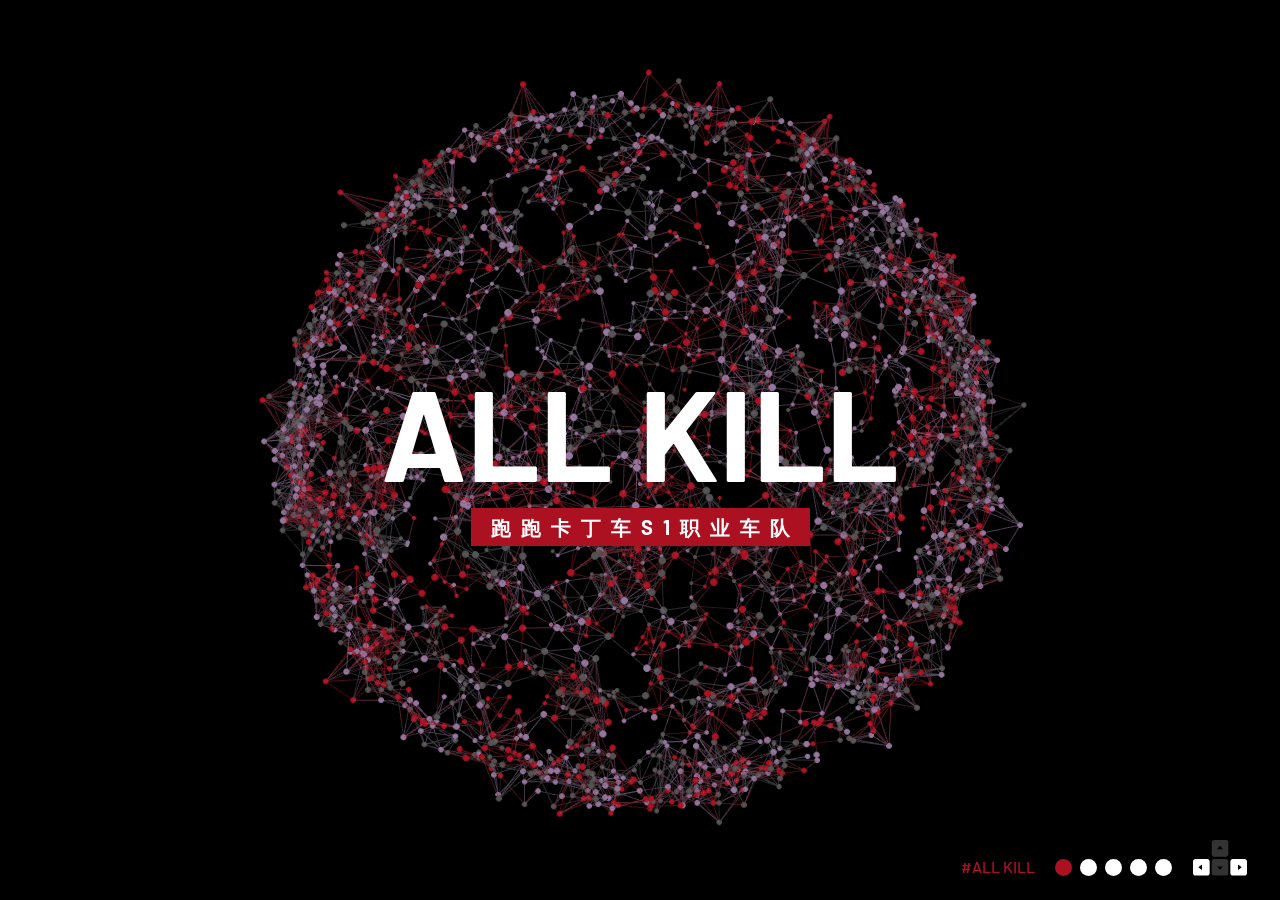
==== index.html @ 7c9eb1e3 "update" ====
<!DOCTYPE html>
<html lang="zh" class="no-js">
<head>
    <meta charset="UTF-8"/>
    <meta name="viewport" content="width=device-width, initial-scale=1">
    <title>ALL KILL</title>

    <link href="https://fonts.googleapis.com/css?family=Barlow:400,500,700|Playfair+Display" rel="stylesheet">
    <link rel="stylesheet" type="text/css" href="css/base.css"/>
    <link rel="stylesheet" type="text/css" href="css/demo1.css"/>
    <link rel="icon" href="img/ak.jpg" type="image/x-icon">

    <script>document.documentElement.className = "js";
    var supportsCssVars = function () {
        var e, t = document.createElement("style");
        return t.innerHTML = "root: { --tmp-var: bold; }", document.head.appendChild(t), e = !!(window.CSS && window.CSS.supports && window.CSS.supports("font-weight", "var(--tmp-var)")), t.parentNode.removeChild(t), e
    };
    supportsCssVars() || alert("Please view this demo in a modern browser that supports CSS Variables.");</script>
    <style>
        ::-webkit-scrollbar {
            display: none
        }
    </style>
</head>
<body class="demo-1">
<svg class="hidden">
    <symbol id="icon-arrow" viewBox="0 0 24 24">
        <title>arrow</title>
        <polygon points="6.3,12.8 20.9,12.8 20.9,11.2 6.3,11.2 10.2,7.2 9,6 3.1,12 9,18 10.2,16.8 "/>
    </symbol>
    <symbol id="icon-drop" viewBox="0 0 24 24">
        <title>drop</title>
        <path d="M12,21c-3.6,0-6.6-3-6.6-6.6C5.4,11,10.8,4,11.4,3.2C11.6,3.1,11.8,3,12,3s0.4,0.1,0.6,0.3c0.6,0.8,6.1,7.8,6.1,11.2C18.6,18.1,15.6,21,12,21zM12,4.8c-1.8,2.4-5.2,7.4-5.2,9.6c0,2.9,2.3,5.2,5.2,5.2s5.2-2.3,5.2-5.2C17.2,12.2,13.8,7.3,12,4.8z"/>
        <path d="M12,18.2c-0.4,0-0.7-0.3-0.7-0.7s0.3-0.7,0.7-0.7c1.3,0,2.4-1.1,2.4-2.4c0-0.4,0.3-0.7,0.7-0.7c0.4,0,0.7,0.3,0.7,0.7C15.8,16.5,14.1,18.2,12,18.2z"/>
    </symbol>
    <symbol id="icon-github" viewBox="0 0 32.6 31.8">
        <title>github</title>
        <path d="M16.3,0C7.3,0,0,7.3,0,16.3c0,7.2,4.7,13.3,11.1,15.5c0.8,0.1,1.1-0.4,1.1-0.8c0-0.4,0-1.4,0-2.8c-4.5,1-5.5-2.2-5.5-2.2c-0.7-1.9-1.8-2.4-1.8-2.4c-1.5-1,0.1-1,0.1-1c1.6,0.1,2.5,1.7,2.5,1.7c1.5,2.5,3.8,1.8,4.7,1.4c0.1-1.1,0.6-1.8,1-2.2c-3.6-0.4-7.4-1.8-7.4-8.1c0-1.8,0.6-3.2,1.7-4.4C7.4,10.7,6.8,9,7.7,6.8c0,0,1.4-0.4,4.5,1.7c1.3-0.4,2.7-0.5,4.1-0.5c1.4,0,2.8,0.2,4.1,0.5c3.1-2.1,4.5-1.7,4.5-1.7c0.9,2.2,0.3,3.9,0.2,4.3c1,1.1,1.7,2.6,1.7,4.4c0,6.3-3.8,7.6-7.4,8c0.6,0.5,1.1,1.5,1.1,3c0,2.2,0,3.9,0,4.5c0,0.4,0.3,0.9,1.1,0.8c6.5-2.2,11.1-8.3,11.1-15.5C32.6,7.3,25.3,0,16.3,0z"/>
    </symbol>
    <symbol id="icon-keyboard" viewBox="0 0 100 70">
        <title>keyboard</title>
        <!-- https://thenounproject.com/term/keyboard/783/ by Paul te Kortschot from the Noun Project -->
        <path d="M 60.94,1.83 39.22,1.83 C 36.71,1.83 34.67,3.86 34.67,6.376 L 34.67,28.1 C 34.67,30.61 36.71,32.65 39.22,32.65 L 60.94,32.65 C 63.45,32.65 65.5,30.61 65.5,28.1 L 65.5,6.376 C 65.5,3.86 63.45,1.83 60.94,1.83 Z M 44.79,18.63 50.08,11.74 55.37,18.63 Z"
              opacity="0.2"/>
        <path d="M 60.86,36.75 39.14,36.75 C 36.63,36.75 34.59,38.79 34.59,41.3 L 34.59,63.02 C 34.59,65.53 36.63,67.57 39.14,67.57 L 60.86,67.57 C 63.38,67.57 65.41,65.53 65.41,63.02 L 65.41,41.3 C 65.42,38.79 63.38,36.75 60.86,36.75 Z M 50.08,57.45 44.79,50.55 55.37,50.55 Z"
              opacity="0.2"/>
        <path d="M 95.45,36.75 73.73,36.75 C 71.22,36.75 69.18,38.79 69.18,41.3 L 69.18,63.02 C 69.18,65.53 71.22,67.57 73.73,67.57 L 95.45,67.57 C 97.97,67.57 100,65.53 100,63.02 L 100,41.3 C 100,38.79 97.97,36.75 95.45,36.75 Z M 83.4,57.45 83.4,46.86 90.3,52.16 Z"/>
        <path d="M 26.27,36.75 4.55,36.75 C 2.037,36.75 0,38.79 0,41.3 L 0,63.02 C 0,65.53 2.037,67.57 4.55,67.57 L 26.27,67.57 C 28.78,67.57 30.82,65.53 30.82,63.02 L 30.82,41.3 C 30.82,38.79 28.78,36.75 26.27,36.75 Z M 16.69,57.45 9.79,52.16 16.69,46.86 Z"/>
    </symbol>
</svg>
<main>

    <div class="content content--fixed">

        <nav class="demos">
            <svg class="icon icon--keyboard">
                <use xlink:href="#icon-keyboard"></use>
            </svg>
            <a class="demo demo--current" href="index.html"><span>ALL KILL</span></a>
            <a class="demo" href="index2.html"><span>车队简介</span></a>
            <!--					<a class="demo" href="index3.html"><span>Demo 3</span></a>-->
            <a class="demo" href="index4.html"><span>成绩表</span></a>
            <a class="demo" href="index5.html"><span>队员空间</span></a>
            <a class="demo" href="index6.html"><span>队内比赛</span></a>
        </nav>

    </div>

    <div class="content">
        <canvas class="scene scene--full" id="scene"></canvas>
        <script type="x-shader/x-vertex" id="wrapVertexShader">
					attribute float size;
					attribute vec3 color;
					varying vec3 vColor;
					void main() {
						vColor = color;
						vec4 mvPosition = modelViewMatrix * vec4( position, 1.0 );
						gl_PointSize = size * ( 350.0 / - mvPosition.z );
						gl_Position = projectionMatrix * mvPosition;
					}

        </script>
        <script type="x-shader/x-fragment" id="wrapFragmentShader">
					varying vec3 vColor;
					uniform sampler2D texture;
					void main(){
						vec4 textureColor = texture2D( texture, gl_PointCoord );
						if ( textureColor.a < 0.3 ) discard;
						vec4 color = vec4(vColor.xyz, 1.0) * textureColor;
						gl_FragColor = color;
					}

        </script>
        <div class="content__inner">
            <h2 class="content__title">ALL KILL</h2>
            <h3 class="content__subtitle">跑跑卡丁车S1职业车队</h3>
        </div>
    </div>
</main>
<div id="tag" style="z-index: 2;position:absolute; border: 1px white solid; background: white; color: #000;
		border-radius: 5px;padding: 10px;visibility: hidden;transition: all .1s;text-align: center">
    <img src="" alt="" id="qqImg">
    <div id="personName"></div>
</div>
<script src="js/demo.js"></script>
<script src="js/three.min.js"></script>
<script src="js/TweenMax.min.js"></script>
<script src="js/demo1.js"></script>
<script language="Javascript">
    document.oncontextmenu = new Function("event.returnValue=false");
    document.onselectstart = new Function("event.returnValue=false");
    document.onkeydown = function (e) {
        var currKey = 0, evt = e || window.event;
        currKey = evt.keyCode || evt.which || evt.charCode;
        if (currKey == 123) {
            window.event.cancelBubble = true;
            window.event.returnValue = false;
        }
    }
</script>
</body>
</html>
---- css/base.css ----
article,aside,details,figcaption,figure,footer,header,hgroup,main,nav,section,summary{display:block;}audio,canvas,video{display:inline-block;}audio:not([controls]){display:none;height:0;}[hidden]{display:none;}html{font-family:sans-serif;-ms-text-size-adjust:100%;-webkit-text-size-adjust:100%;}body{margin:0;}a:focus{outline:thin dotted;}a:active,a:hover{outline:0;}h1{font-size:2em;margin:0.67em 0;}abbr[title]{border-bottom:1px dotted;}b,strong{font-weight:bold;}dfn{font-style:italic;}hr{-moz-box-sizing:content-box;box-sizing:content-box;height:0;}mark{background:#ff0;color:#000;}code,kbd,pre,samp{font-family:monospace,serif;font-size:1em;}pre{white-space:pre-wrap;}q{quotes:"\201C" "\201D" "\2018" "\2019";}small{font-size:80%;}sub,sup{font-size:75%;line-height:0;position:relative;vertical-align:baseline;}sup{top:-0.5em;}sub{bottom:-0.25em;}img{border:0;}svg:not(:root){overflow:hidden;}figure{margin:0;}fieldset{border:1px solid #c0c0c0;margin:0 2px;padding:0.35em 0.625em 0.75em;}legend{border:0;padding:0;}button,input,select,textarea{font-family:inherit;font-size:100%;margin:0;}button,input{line-height:normal;}button,select{text-transform:none;}button,html input[type="button"],input[type="reset"],input[type="submit"]{-webkit-appearance:button;cursor:pointer;}button[disabled],html input[disabled]{cursor:default;}input[type="checkbox"],input[type="radio"]{box-sizing:border-box;padding:0;}input[type="search"]{-webkit-appearance:textfield;-moz-box-sizing:content-box;-webkit-box-sizing:content-box;box-sizing:content-box;}input[type="search"]::-webkit-search-cancel-button,input[type="search"]::-webkit-search-decoration{-webkit-appearance:none;}button::-moz-focus-inner,input::-moz-focus-inner{border:0;padding:0;}textarea{overflow:auto;vertical-align:top;}table{border-collapse:collapse;border-spacing:0;}
*,
*::after,
*::before {
	box-sizing: border-box;
}

html {
	background: #000;
}

body {
	font-family: 'Barlow', Helvetica, Arial, sans-serif;
	font-weight: 500;
	min-height: 100vh;
	color: #57585c;
	color: var(--color-text);
	background-color: #000;
	background-color: var(--color-bg);
	-webkit-font-smoothing: antialiased;
	-moz-osx-font-smoothing: grayscale;
}

/* Fade effect */
.js body {
	opacity: 0;
	transition: opacity 0.6s;
}

.js body.render {
	opacity: 1;
}

a {
	text-decoration: none;
	color: var(--color-link);
	outline: none;
}

a:hover,
a:focus {
	color: var(--color-link-hover);
	outline: none;
}

.hidden {
	position: absolute;
	overflow: hidden;
	width: 0;
	height: 0;
	pointer-events: none;
}

.message {
	position: relative;
	z-index: 100;
	display: none;
	padding: 1em;
	text-align: center;
	color: var(--color-bg);
	background: var(--color-text);
}

/* Icons */
.icon {
	display: block;
	width: 1.5em;
	height: 1.5em;
	margin: 0 auto;
	fill: currentColor;
}

.icon--keyboard {
	display: none;
}

main {
	position: relative;
	width: 100%;
}

.content {
	position: relative;
	display: grid;
	justify-content: center;
	align-items: center;
	align-content: center;
	margin: 0 auto;
	min-height: 100vh;
}

.content--fixed {
	position: fixed;
	z-index: 10000;
	top: 0;
	left: 0;
	display: grid;
	align-content: space-between;
	width: 100%;
	max-width: none;
	min-height: 0;
	height: 100vh;
	padding: 1.5em;
	pointer-events: none;
	grid-template-columns: 50% 50%;
	grid-template-rows: auto auto 4em;
	grid-template-areas: 'header ...'
	'... ...'
	'github demos';
}

.content--fixed a {
	pointer-events: auto;
}

/* Header */
.codrops-header {
	position: relative;
	z-index: 100;
	display: flex;
	flex-direction: row;
	align-items: center;
	align-self: start;
	grid-area: header;
	justify-self: start;
}

.codrops-header__title {
	font-size: 1em;
	font-weight: 500;
	margin: 0;
	padding: 0.75em 0;
}

.info {
	margin: 0 0 0 1.25em;
	color: var(--color-info);
}

.github {
	display: block;
	align-self: end;
	grid-area: github;
	justify-self: start;
}

.demos {
	position: relative;
	display: block;
	align-self: end;
	text-align: center;
	grid-area: demos;
}

.demo {
	margin: 0 0.15em;
}

.demo:hover,
.demo:focus {
	opacity: 0.5;
}

.demo span {
	white-space: nowrap;
	pointer-events: none;
}

.demo span::before {
	content: '#';
}

a.demo--current {
	pointer-events: none;
	color: var(--color-link-hover);
}

/* Top Navigation Style */
.codrops-links {
	position: relative;
	display: flex;
	justify-content: center;
	margin: 0 1em 0 0;
	text-align: center;
	white-space: nowrap;
}

.codrops-icon {
	display: inline-block;
	margin: 0.15em;
	padding: 0.25em;
}

/* Canvas positions */
.content__inner {
	grid-area: 1 / 1 / 1 / 1;
	position: relative;
	display: flex;
	flex-direction: column;
	align-items: center;
	justify-content: center;
	align-content: center;
}

.scene {
	position: absolute;
}

.scene--left {
	width: 100vmin;
	height: 100vmin;
	transform: translate3d(-50vmin,0,0);
}

.scene--full {
	width: 100%;
	height: 100vh;
}

.scene--up {
	height: 150vmin;
	width: 150vmin;
	top: -50vh;
	left: 50%;
	margin-left: -75vmin;
}

@media screen and (min-width: 55em) {
	.icon--keyboard {
		position: absolute;
		right: 0.55em;
		bottom: -30%;
		display: block;
		width: 54px;
		height: 46px;
		fill: var(--color-link);
	}
	.demos {
		display: flex;
		padding-right: 80px;
		justify-self: end;
	}
	.demo {
		display: block;
		width: 17px;
		height: 17px;
		margin: 0 4px;
		border-radius: 50%;
		background: var(--color-link);
	}
	a.demo--current {
		background: var(--color-link-hover);
	}
	.demo span {
		line-height: 1;
		position: absolute;
		right: 100%;
		display: none;
		margin: 0 1em 0 0;
	}
	.demo--current span {
		display: block;
	}
}

@media screen and (max-width: 55em) {
	.message {
		/* display: block; */
	}
	.content {
		flex-direction: column;
		height: auto;
	}
	.content--fixed {
		position: relative;
		z-index: 1000;
		display: block;
		padding: 0.85em;
	}
	.content:not(.content--fixed) {
		margin-bottom: 6em;
	}
	.codrops-header {
		flex-direction: column;
		align-items: center;
	}
	.codrops-header__title {
		font-weight: bold;
		padding-bottom: 0.25em;
		text-align: center;
	}
	.info {
		margin: 0;
	}
	.github {
		display: block;
		margin: 1em auto;
	}
	.codrops-links {
		margin: 0;
	}
}
---- css/demo1.css ----
.demo-1 {
	--color-text: #fff;
	--color-bg: #000;
	--color-link: #fff;
	--color-link-hover: #ac1122;
	--color-info: #ac1122;
	--color-title: #fff;
	--color-subtitle: #fff;
	--color-subtitle-bg: #ac1122;
}

.content__title {
	font-size: 10vw;
	color: var(--color-title);
	text-align: center;
	margin: 0;
	pointer-events: none;
}

.content__subtitle {
	font-size: 1.25em;
	background: var(--color-subtitle-bg);
	color: var(--color-subtitle);
	padding: 0.45em 0.5em;
	line-height: 1;
	margin: 0;
	letter-spacing: 0.5em;
	text-indent: 0.5em;
	font-weight: bold;
	text-transform: uppercase;
}

@media screen and (max-width: 55em) {
	.content__title {
		font-size: 3em;
	}
	.content__subtitle {
		font-size: 0.85em;
	}
}
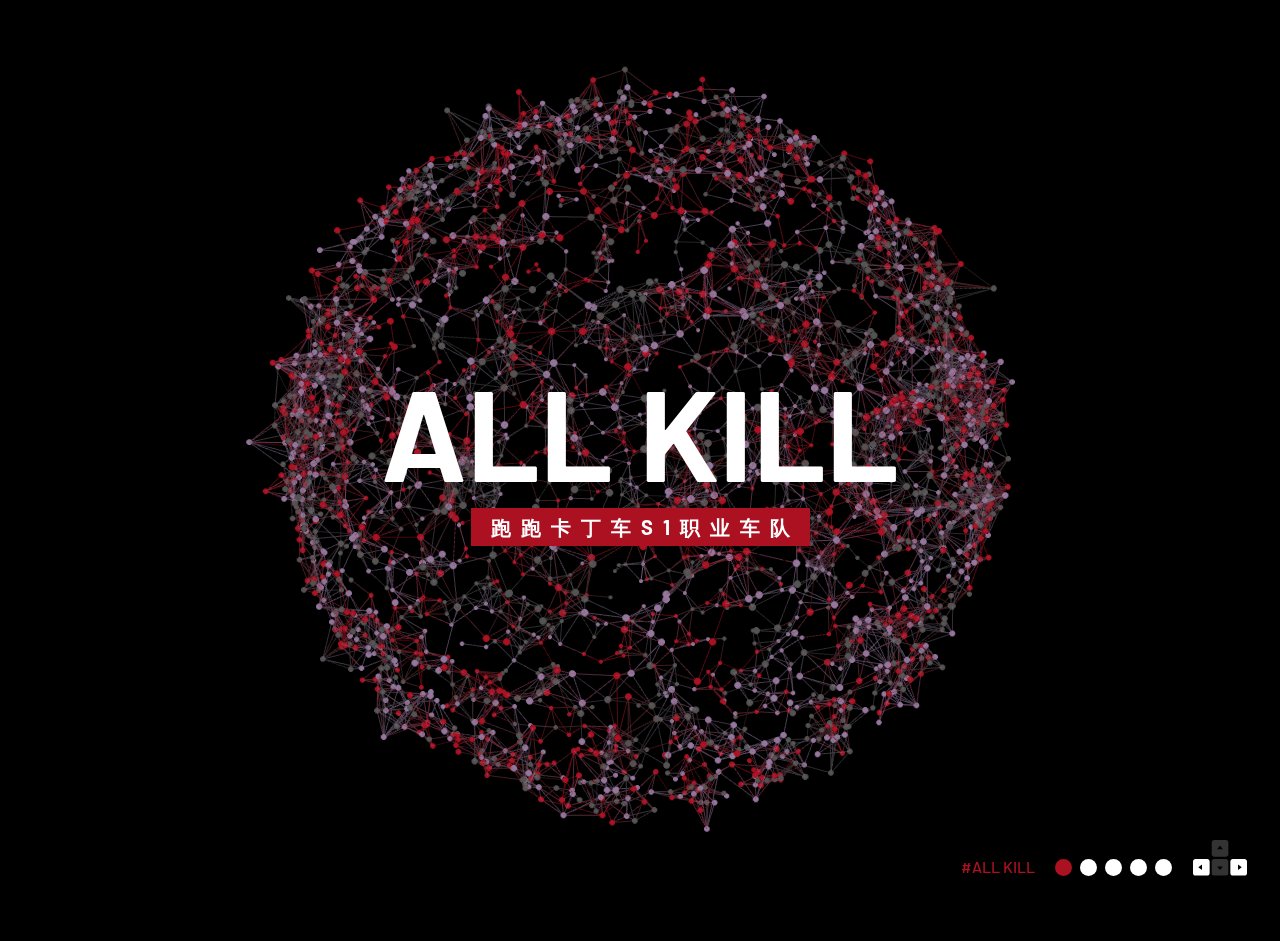
==== commit 0428bb83: "excel config support" ====
--- a/index.html
+++ b/index.html
@@ -79,6 +79,7 @@
 						gl_Position = projectionMatrix * mvPosition;
 					}
 
+
         </script>
         <script type="x-shader/x-fragment" id="wrapFragmentShader">
 					varying vec3 vColor;
@@ -89,6 +90,7 @@
 						vec4 color = vec4(vColor.xyz, 1.0) * textureColor;
 						gl_FragColor = color;
 					}
+
 
         </script>
         <div class="content__inner">
@@ -102,6 +104,7 @@
     <img src="" alt="" id="qqImg">
     <div id="personName"></div>
 </div>
+<script src="js/xlsx.core.min.js"></script>
 <script src="js/demo.js"></script>
 <script src="js/three.min.js"></script>
 <script src="js/TweenMax.min.js"></script>
